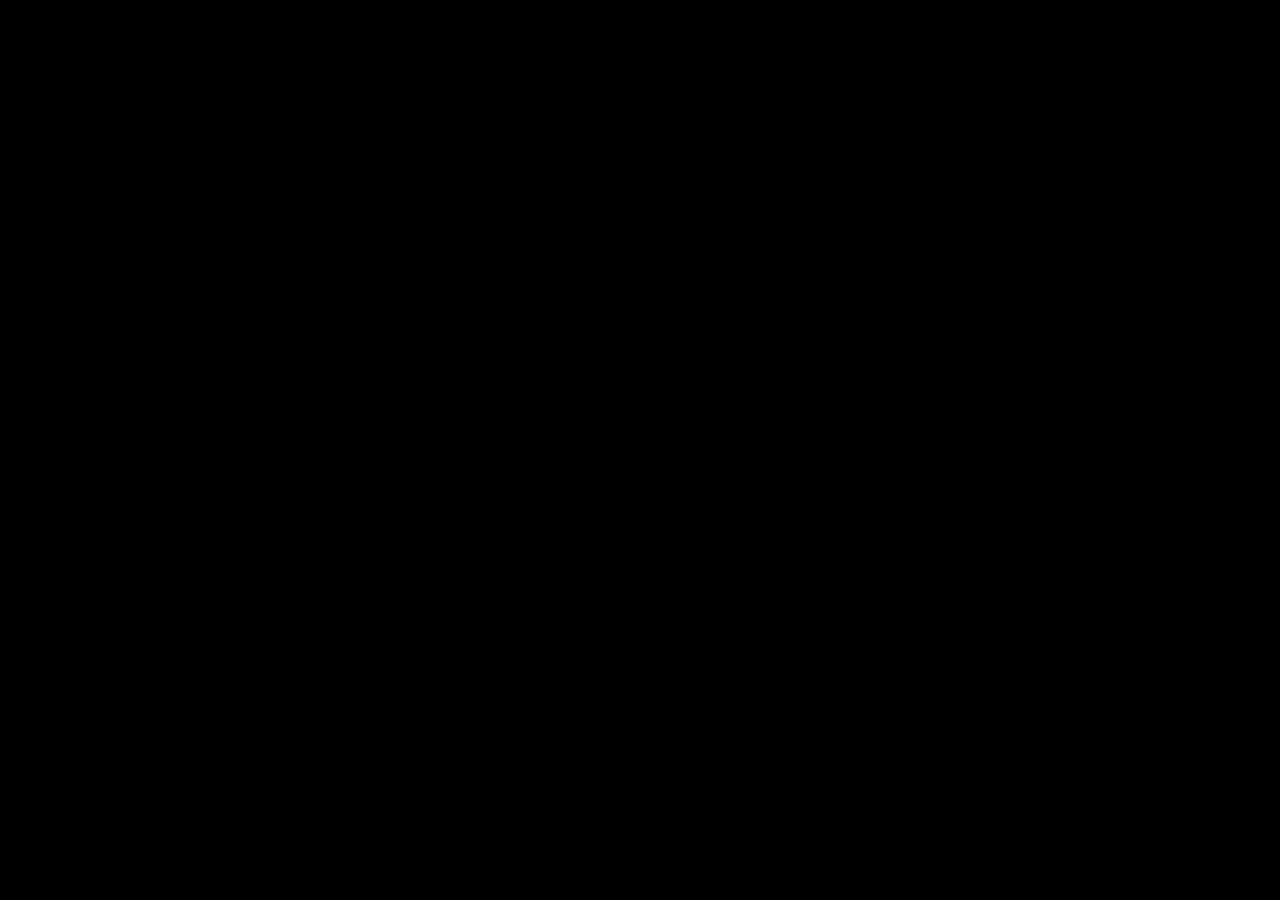
==== index.html @ 3c2cbb33 "Added all files to repository" ====
<html>
  <head>
    <script src="js/canvas/screenHandler.js"></script>
    <script src="js/canvas/screen.js"></script>
    <script src="js/canvas/ClickActionHandler.js"></script>
    <script src="js/canvas/screens/mainMenu.js"></script>
    <script src="js/canvas/screens/game.js"></script>
    <script src="js/canvas/screens/victoryScreen.js"></script>
    <link rel="stylesheet" type="text/css" href="index.css">
  </head>
  <body>
    <canvas id="game-canvas" width="800" height="600"></canvas>
    <script src="index.js"></script>
  </body>
</html>
---- index.css ----
body{
  padding: 0;
  margin: 0;
  background-color: black;
}
#game-canvas{
  width: 100vw;
  height: 75vw; /* height:width ratio = 9/16 = .5625  */
  max-height: 100vh;
  max-width: 133.33vh; /* 16/9 = 1.778 */
  margin: auto;
  position: absolute;
  top:0;bottom:0; /* vertical center */
  left:0;right:0; /* horizontal center */
}
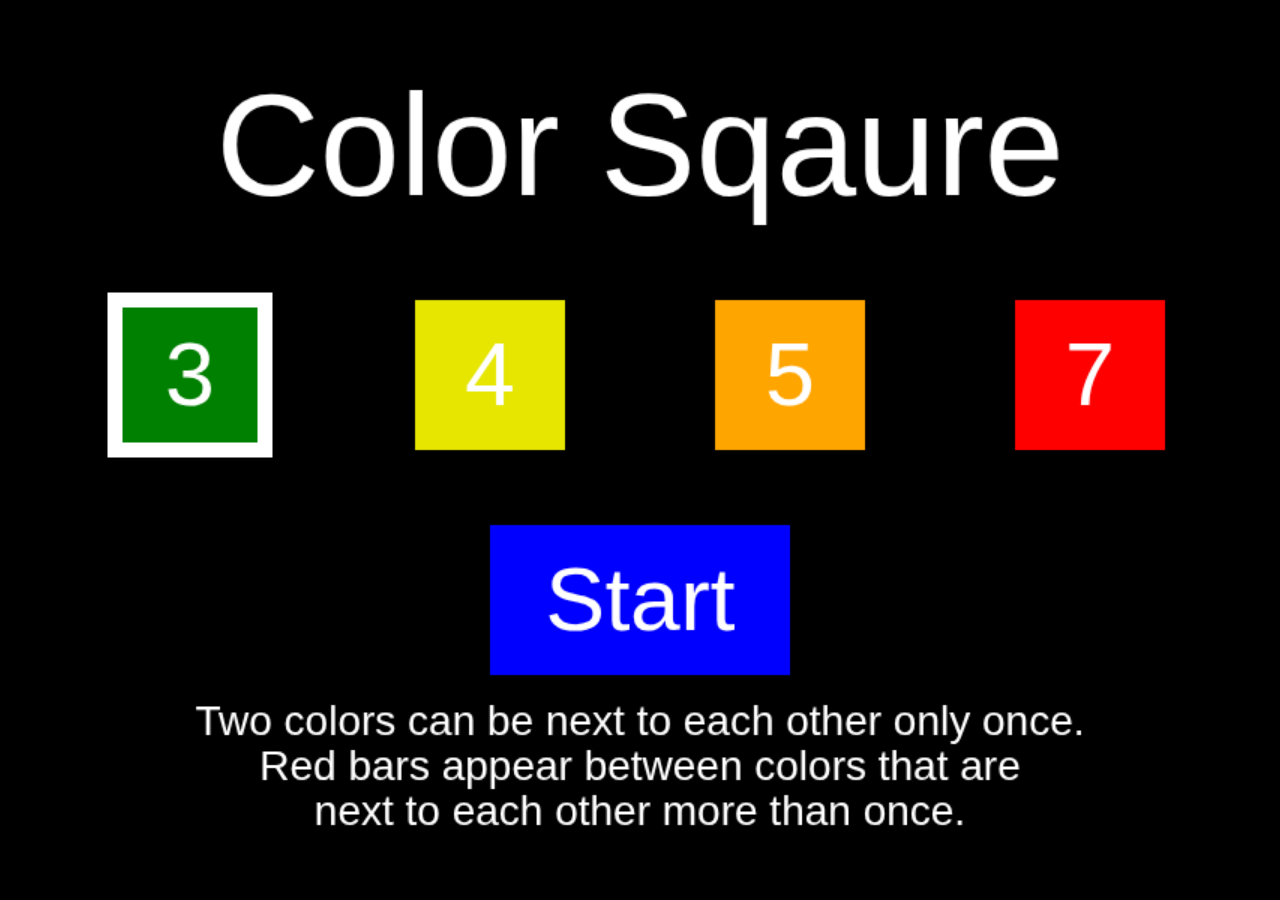
==== commit 36a26420: "Fixed clickActionHandler.js not being included." ====
--- a/index.html
+++ b/index.html
@@ -2,7 +2,7 @@
   <head>
     <script src="js/canvas/screenHandler.js"></script>
     <script src="js/canvas/screen.js"></script>
-    <script src="js/canvas/ClickActionHandler.js"></script>
+    <script src="js/canvas/clickActionHandler.js"></script>
     <script src="js/canvas/screens/mainMenu.js"></script>
     <script src="js/canvas/screens/game.js"></script>
     <script src="js/canvas/screens/victoryScreen.js"></script>
